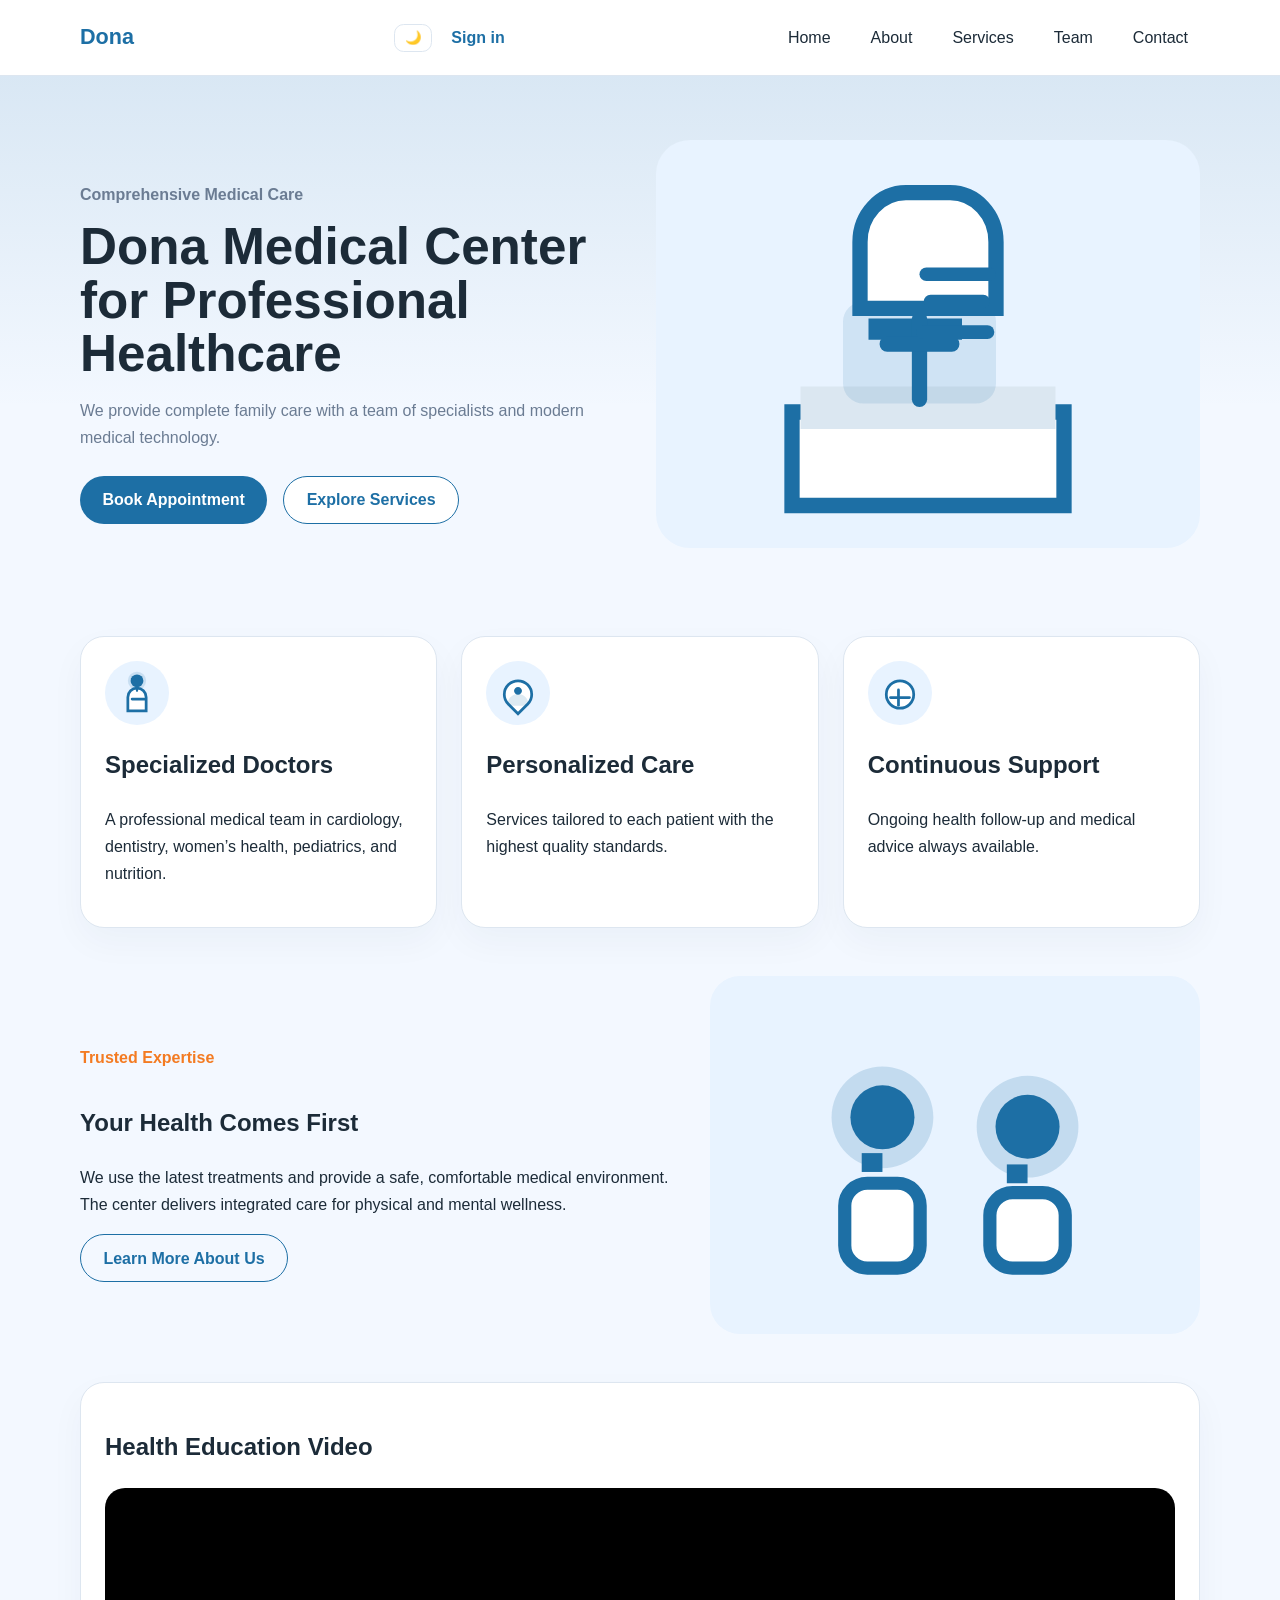
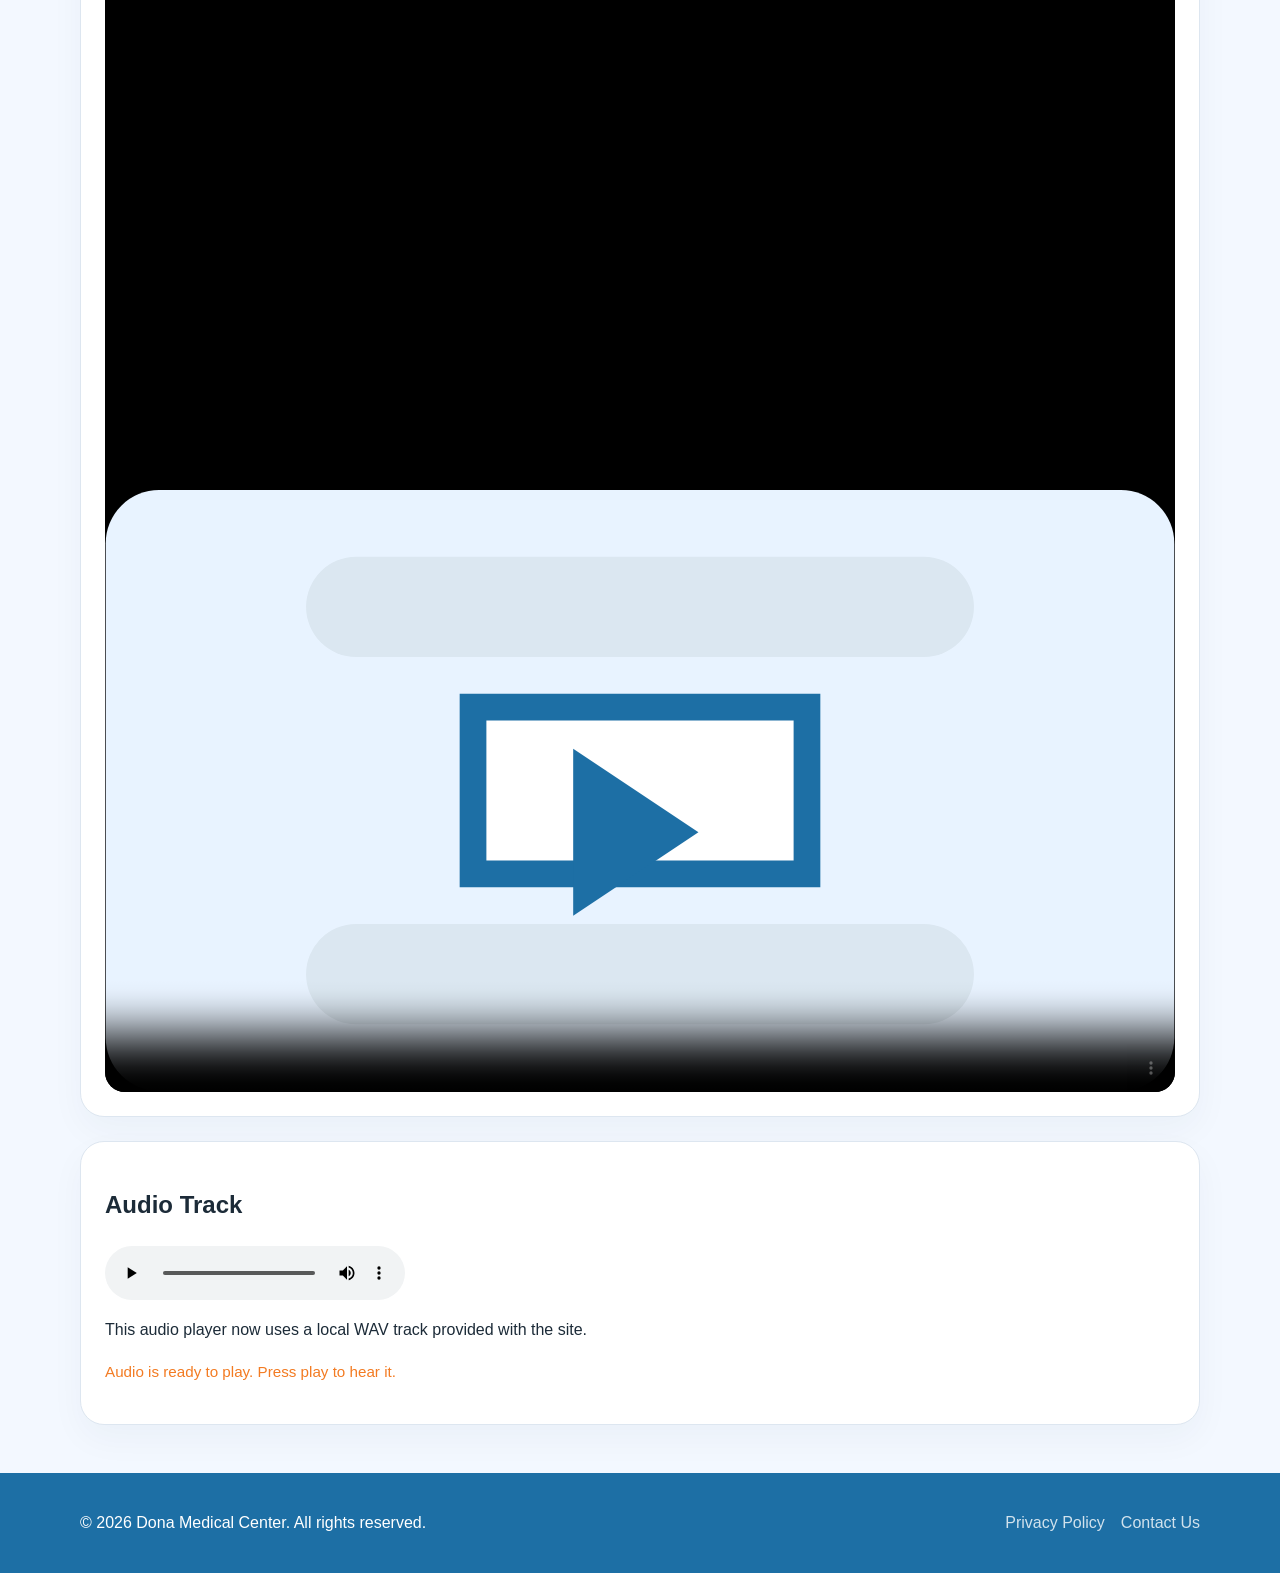
==== midical dona/index.html @ 8a4772b0 "Add files via upload" ====
<!DOCTYPE html>
<html lang="en" dir="ltr">
<head>
  <meta charset="UTF-8">
  <meta name="viewport" content="width=device-width, initial-scale=1.0">
  <title>Dona Medical Center</title>
  <link rel="stylesheet" href="styles.css">
</head>
<body>
  <header class="site-header">
    <div class="container header-inner">
      <a class="brand" href="index.html">Dona</a>
      <div class="header-actions">
        <button id="theme-toggle" aria-label="Toggle theme">🌙</button>
        <a class="auth-link" href="login.html">Sign in</a>
      </div>
      <button class="menu-toggle" aria-label="Menu">☰</button>
      <nav class="site-nav">
        <a href="index.html">Home</a>
        <a href="about.html">About</a>
        <a href="services.html">Services</a>
        <a href="doctors.html">Team</a>
        <a href="contact.html">Contact</a>
      </nav>
    </div>
  </header>

  <main>
    <section class="hero">
      <div class="container hero-content">
        <div>
          <p class="eyebrow">Comprehensive Medical Care</p>
          <h1>Dona Medical Center for Professional Healthcare</h1>
          <p>We provide complete family care with a team of specialists and modern medical technology.</p>
          <div class="hero-actions">
            <a class="button primary" href="contact.html">Book Appointment</a>
            <a class="button secondary" href="services.html">Explore Services</a>
          </div>
        </div>
        <div class="hero-media">
          <img src="assets/images/clinic.svg" alt="Medical clinic" loading="lazy">
        </div>
      </div>
    </section>

    <section class="features container">
      <article class="feature-card">
        <img src="assets/images/doctor.svg" alt="Doctor" loading="lazy">
        <h2>Specialized Doctors</h2>
        <p>A professional medical team in cardiology, dentistry, women’s health, pediatrics, and nutrition.</p>
      </article>
      <article class="feature-card">
        <img src="assets/images/caring.svg" alt="Care" loading="lazy">
        <h2>Personalized Care</h2>
        <p>Services tailored to each patient with the highest quality standards.</p>
      </article>
      <article class="feature-card">
        <img src="assets/images/support.svg" alt="Support" loading="lazy">
        <h2>Continuous Support</h2>
        <p>Ongoing health follow-up and medical advice always available.</p>
      </article>
    </section>

    <section class="about-preview container">
      <div class="about-text">
        <p class="eyebrow">Trusted Expertise</p>
        <h2>Your Health Comes First</h2>
        <p>We use the latest treatments and provide a safe, comfortable medical environment. The center delivers integrated care for physical and mental wellness.</p>
        <a class="button outline" href="about.html">Learn More About Us</a>
      </div>
      <div class="about-image">
        <img src="assets/images/team.svg" alt="Medical team" loading="lazy">
      </div>
    </section>

    <section class="media-section container">
      <div class="media-card">
        <h2>Health Education Video</h2>
        <div class="video-wrapper">
          <video id="health-video" controls poster="assets/images/video-poster.svg" preload="metadata" playsinline>
            <source id="health-video-source" data-orig-src="dona.mp4" src="dona.mp4" type="video/mp4">
            Your browser does not support the video tag.
          </video>
        </div>
      </div>
      <div class="media-card">
        <h2>Audio Track</h2>
        <audio id="health-audio" controls preload="metadata">
          <source id="health-audio-source-1" data-orig-src="dona-audio.wav" src="dona-audio.wav" type="audio/wav">
          <source id="health-audio-source-2" data-orig-src="dona.mp4" src="dona.mp4" type="audio/mp4">
          <source id="health-audio-source-3" data-orig-src="dona.mp4" src="dona.mp4" type="video/mp4">
          Your browser does not support audio playback.
        </audio>
        <p>This audio player now uses a local WAV track provided with the site.</p>
        <p class="media-note" id="media-note">If you do not hear audio, make sure your device volume is up and the browser is not muted.</p>
      </div>
    </section>
  </main>

  <footer class="site-footer">
    <div class="container footer-inner">
      <p>© 2026 Dona Medical Center. All rights reserved.</p>
      <div class="footer-links">
        <a href="privacy.html">Privacy Policy</a>
        <a href="contact.html">Contact Us</a>
      </div>
    </div>
  </footer>

  <script src="script.js"></script>
</body>
</html>
---- midical dona/styles.css ----
/* أسلوب عام للموقع الطبي */
:root {
  --primary: #1d6fa5;
  --secondary: #f37b22;
  --background: #f3f8ff;
  --surface: #ffffff;
  --text: #1c2b38;
  --muted: #6b7c93;
  --border: #dde6f0;
}

* {
  box-sizing: border-box;
}

html {
  scroll-behavior: smooth;
}

body {
  margin: 0;
  font-family: 'Segoe UI', Tahoma, Geneva, Verdana, sans-serif;
  color: var(--text);
  background: var(--background);
  line-height: 1.7;
}

img, video, audio {
  max-width: 100%;
  display: block;
}

a {
  text-decoration: none;
  color: inherit;
}

button, .button {
  border: none;
  cursor: pointer;
  font-family: inherit;
}

.container {
  width: min(1120px, calc(100% - 2rem));
  margin: 0 auto;
}

.site-header {
  background: rgba(255,255,255,0.96);
  border-bottom: 1px solid var(--border);
  position: sticky;
  top: 0;
  z-index: 10;
}

.header-actions {
  display: flex;
  gap: 0.5rem;
  align-items: center;
}

.auth-link {
  padding: 0.35rem 0.7rem;
  border-radius: 0.6rem;
  color: var(--primary);
  font-weight: 700;
}

#theme-toggle {
  background: transparent;
  border: 1px solid var(--border);
  padding: 0.35rem 0.6rem;
  border-radius: 0.6rem;
}

.header-inner {
  display: flex;
  align-items: center;
  justify-content: space-between;
  gap: 1rem;
  padding: 1rem 0;
}

.brand {
  font-weight: 800;
  font-size: 1.35rem;
  color: var(--primary);
}

.site-nav {
  display: flex;
  flex-wrap: wrap;
  align-items: center;
  gap: 1rem;
}

.site-nav a {
  color: var(--text);
  padding: 0.5rem 0.75rem;
  border-radius: 0.75rem;
  transition: background 0.2s ease;
}

.site-nav a:hover {
  background: rgba(29,111,165,0.1);
}

.menu-toggle {
  display: none;
  background: transparent;
  font-size: 1.5rem;
  line-height: 1;
  color: var(--primary);
}

.hero {
  padding: 4rem 0 2.5rem;
  background: linear-gradient(180deg, rgba(29,111,165,0.12), transparent 65%);
}

.hero-content {
  display: grid;
  grid-template-columns: 1fr 1fr;
  align-items: center;
  gap: 2rem;
}

.eyebrow {
  display: inline-block;
  margin-bottom: 0.75rem;
  color: var(--secondary);
  font-weight: 700;
}

.hero h1,
.page-hero h1,
.about-details h2,
.services-grid h2,
.team-grid h2,
.testimonials h2 {
  margin: 0;
}

.hero h1 {
  font-size: clamp(2rem, 4vw, 3.5rem);
  line-height: 1.05;
}

.hero p,
.page-hero p,
.about-details p,
.service-card p,
.team-card p,
.testimonial-card p {
  color: var(--muted);
}

.hero-actions {
  display: flex;
  flex-wrap: wrap;
  gap: 1rem;
  margin-top: 1.5rem;
}

.button {
  display: inline-flex;
  align-items: center;
  justify-content: center;
  min-height: 3rem;
  padding: 0 1.4rem;
  border-radius: 999px;
  font-weight: 700;
  transition: transform 0.2s ease, box-shadow 0.2s ease;
}

.button:hover {
  transform: translateY(-1px);
}

.primary {
  background: var(--primary);
  color: white;
}

.secondary {
  background: var(--surface);
  color: var(--primary);
  border: 1px solid var(--primary);
}

.outline {
  background: transparent;
  color: var(--primary);
  border: 1px solid var(--primary);
}

.features,
.about-details,
.services-grid,
.team-grid,
.contact-grid,
.media-section,
.timeline,
.testimonials {
  padding: 3rem 0;
}

.feature-card,
.service-card,
.team-card,
.testimonial-card,
.contact-card,
.media-card {
  background: var(--surface);
  border: 1px solid var(--border);
  border-radius: 1.5rem;
  padding: 1.5rem;
  box-shadow: 0 14px 35px rgba(18, 46, 74, 0.04);
}

.features {
  display: grid;
  grid-template-columns: repeat(3, minmax(0, 1fr));
  gap: 1.5rem;
}

.feature-card img,
.team-card img {
  width: 4rem;
  margin-bottom: 1rem;
}

.about-preview {
  display: grid;
  grid-template-columns: 1.1fr 0.9fr;
  gap: 2rem;
  align-items: center;
}

.about-image img {
  border-radius: 1.5rem;
}

.timeline h2,
.services-grid h2,
.team-grid h2,
.testimonials h2 {
  margin-bottom: 1.5rem;
}

.timeline-grid {
  display: grid;
  grid-template-columns: repeat(3, minmax(0, 1fr));
  gap: 1.5rem;
}

.timeline-grid article {
  padding: 1.2rem;
  border-radius: 1.5rem;
  border: 1px solid var(--border);
}

.timeline-grid span {
  display: inline-block;
  margin-bottom: 0.75rem;
  color: var(--secondary);
  font-weight: 700;
}

.services-grid {
  display: grid;
  grid-template-columns: repeat(3, minmax(0, 1fr));
  gap: 1.5rem;
}

.service-card h2,
.team-card h2 {
  margin-top: 0;
}

.team-grid {
  display: grid;
  grid-template-columns: repeat(3, minmax(0, 1fr));
  gap: 1.5rem;
}

.team-card {
  text-align: center;
}

.team-card img {
  margin-inline: auto;
  width: 5rem;
  height: 5rem;
}

.testimonials {
  display: grid;
  gap: 1.5rem;
}

.testimonial-card {
  padding: 1.5rem;
}

.media-section {
  display: grid;
  gap: 1.5rem;
}

.media-card {
  padding: 1.5rem;
}

.media-note {
  margin-top: 0.75rem;
  color: var(--secondary);
  font-size: 0.95rem;
}

.video-wrapper {
  position: relative;
  width: 100%;
  padding-top: 56.25%;
  overflow: hidden;
  border-radius: 1.25rem;
  background: #000;
}

.video-wrapper iframe {
  position: absolute;
  inset: 0;
  width: 100%;
  height: 100%;
  border: 0;
}

.page-hero {
  padding: 4rem 0 2rem;
}

.contact-grid {
  display: grid;
  grid-template-columns: 1.1fr 0.9fr;
  gap: 2rem;
}

.contact-info {
  display: grid;
  gap: 1rem;
}

.contact-form {
  display: grid;
  gap: 1rem;
}

.contact-form label {
  font-weight: 700;
}

.contact-form input,
.contact-form textarea {
  width: 100%;
  padding: 0.95rem 1rem;
  border: 1px solid var(--border);
  border-radius: 1rem;
  background: #f9fbff;
}

.site-footer {
  background: var(--primary);
  color: white;
}

.footer-inner {
  display: flex;
  justify-content: space-between;
  align-items: center;
  gap: 1rem;
  padding: 1.25rem 0;
}

.footer-links {
  display: flex;
  gap: 1rem;
}

.footer-links a {
  color: rgba(255,255,255,0.8);
}

@media (max-width: 900px) {
  .hero-content,
  .about-preview,
  .timeline-grid,
  .services-grid,
  .team-grid,
  .contact-grid {
    grid-template-columns: 1fr;
  }

  .site-nav {
    display: none;
    position: absolute;
    right: 1rem;
    top: 100%;
    background: white;
    border: 1px solid var(--border);
    border-radius: 1rem;
    padding: 1rem;
    width: calc(100% - 2rem);
    box-shadow: 0 20px 50px rgba(18,46,74,0.1);
  }

  .site-nav.open {
    display: flex;
    flex-direction: column;
    gap: 0.75rem;
  }

  .menu-toggle {
    display: inline-flex;
  }
}

@media (max-width: 600px) {
  .header-inner {
    flex-wrap: wrap;
  }

  .hero {
    padding-top: 3rem;
  }

  .site-footer {
    text-align: center;
  }

  .footer-inner {
    flex-direction: column;
  }
}

/* Dark theme */
:root[data-theme='dark'] {
  --primary: #6cc0ff;
  --secondary: #ffb86b;
  --background: #071428;
  --surface: #0b2030;
  --text: #e6f6ff;
  --muted: #98b3c8;
  --border: rgba(255,255,255,0.06);
}

:root[data-theme='dark'] .site-footer {
  background: #021722;
}
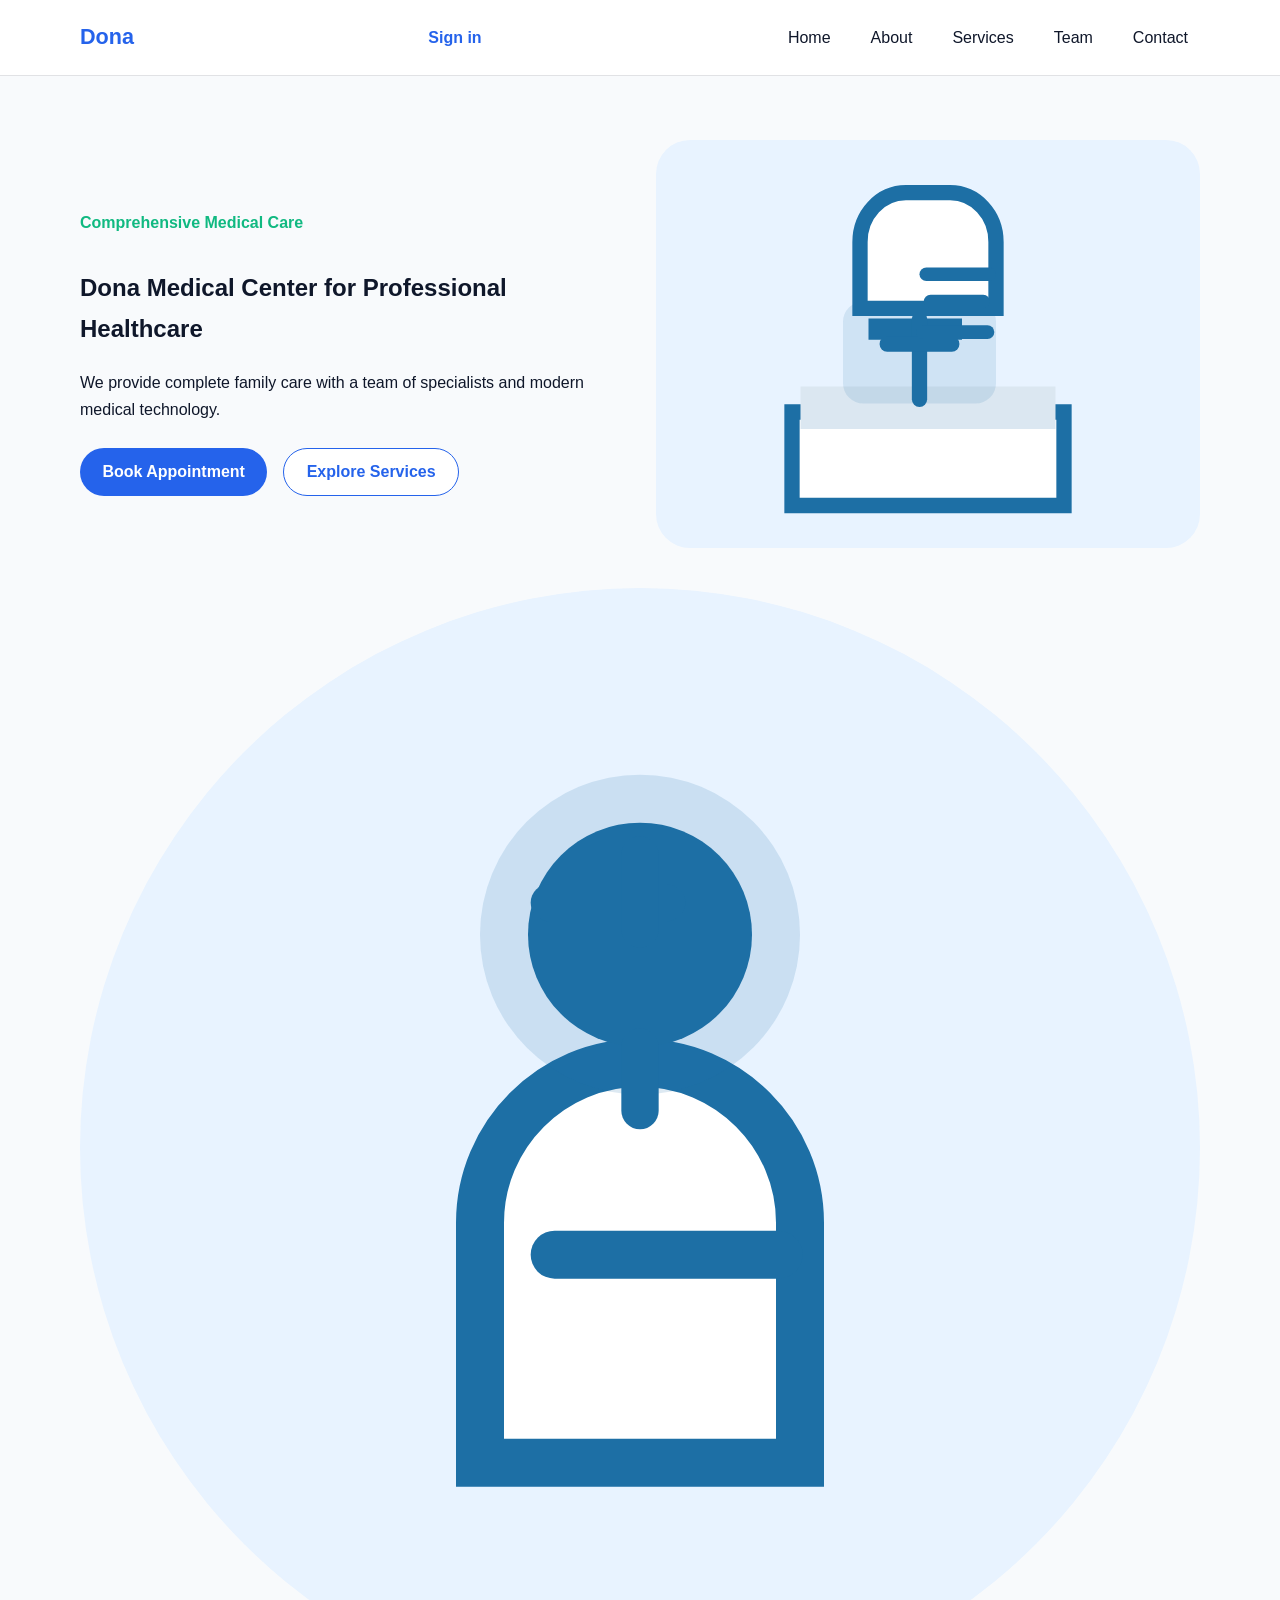
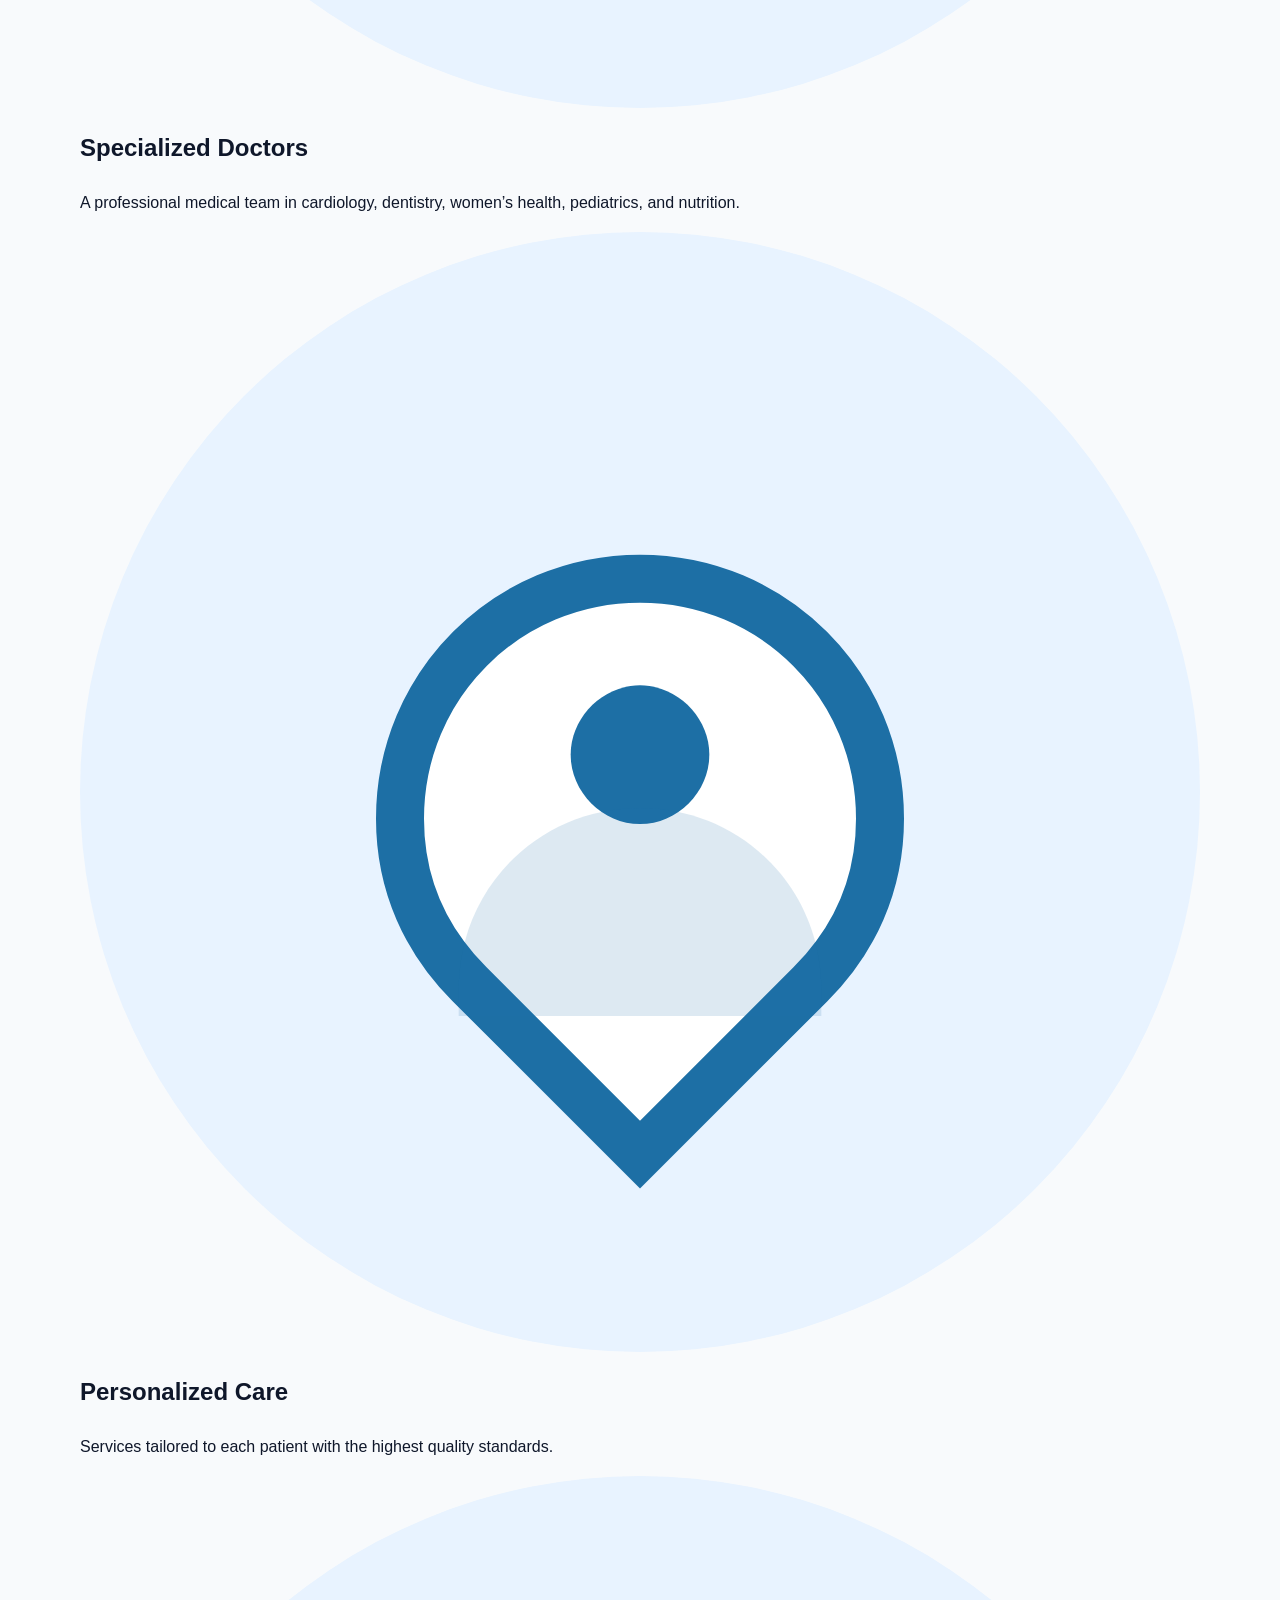
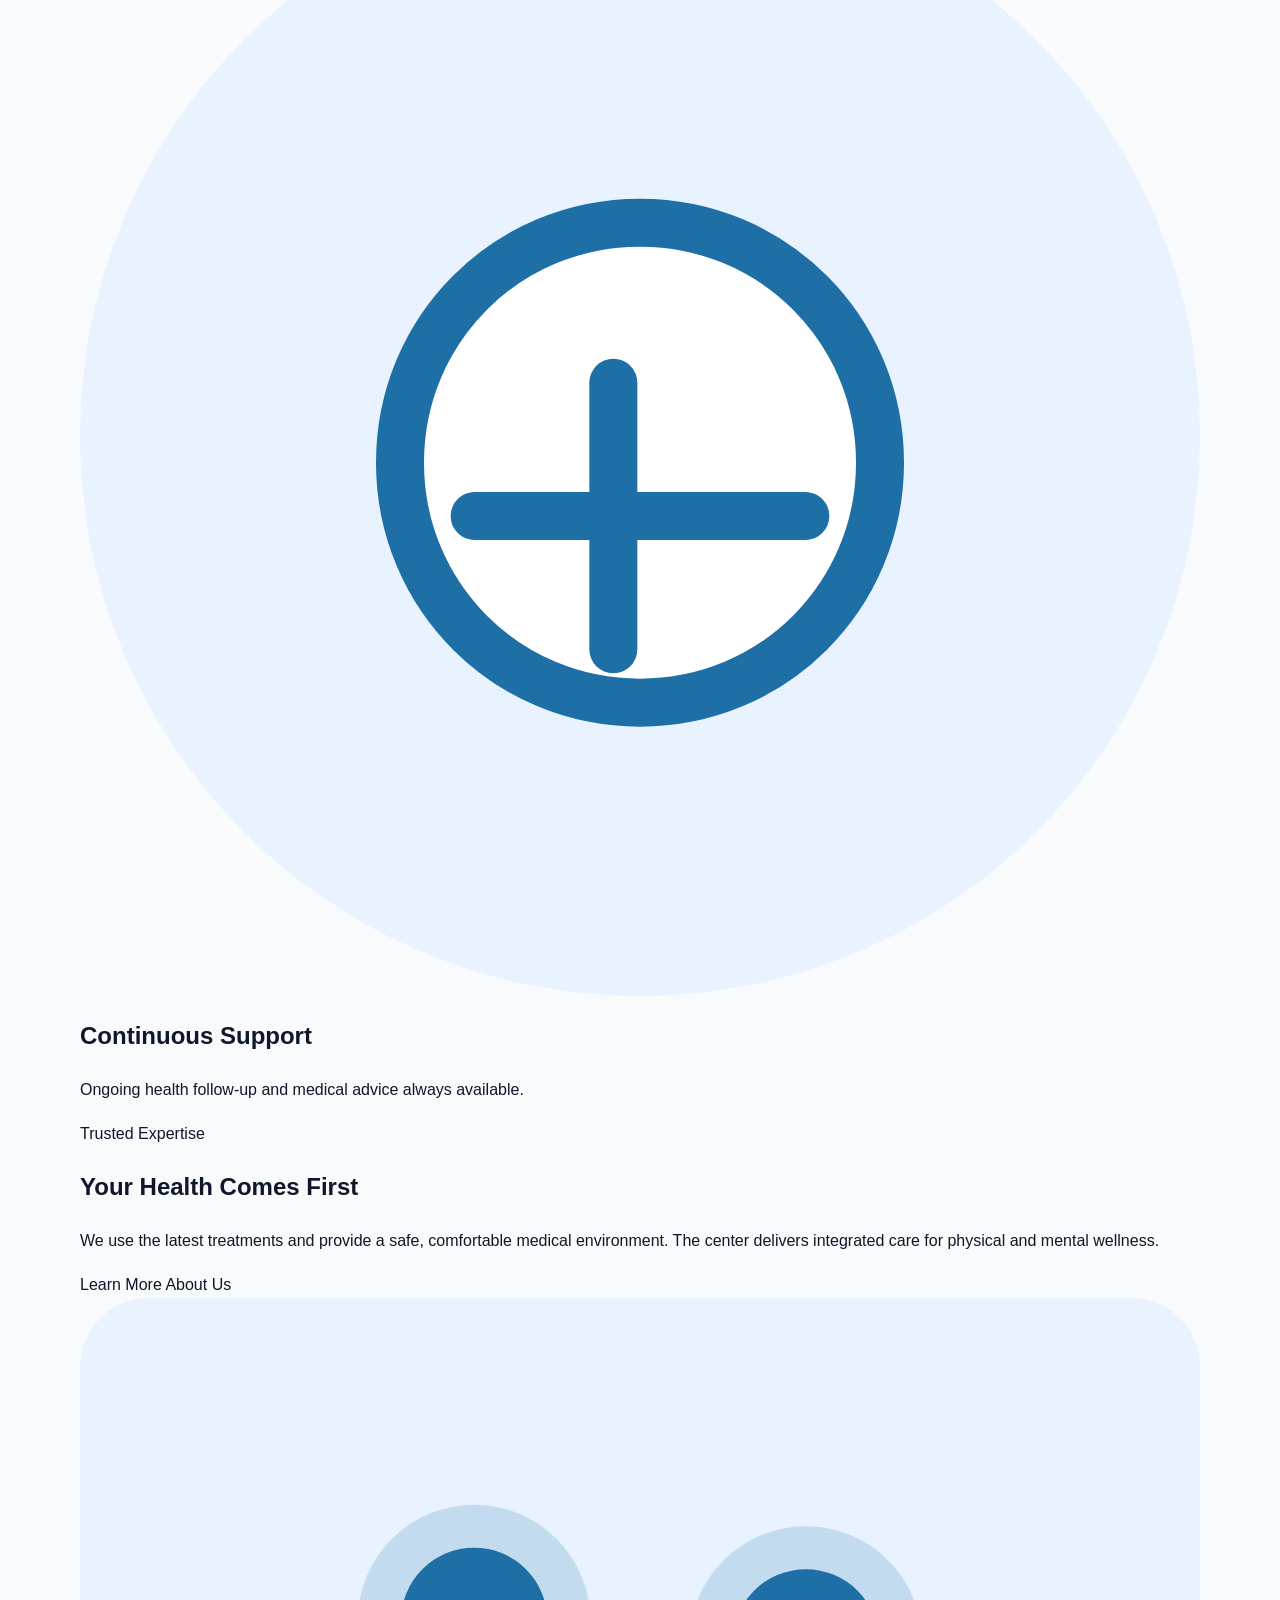
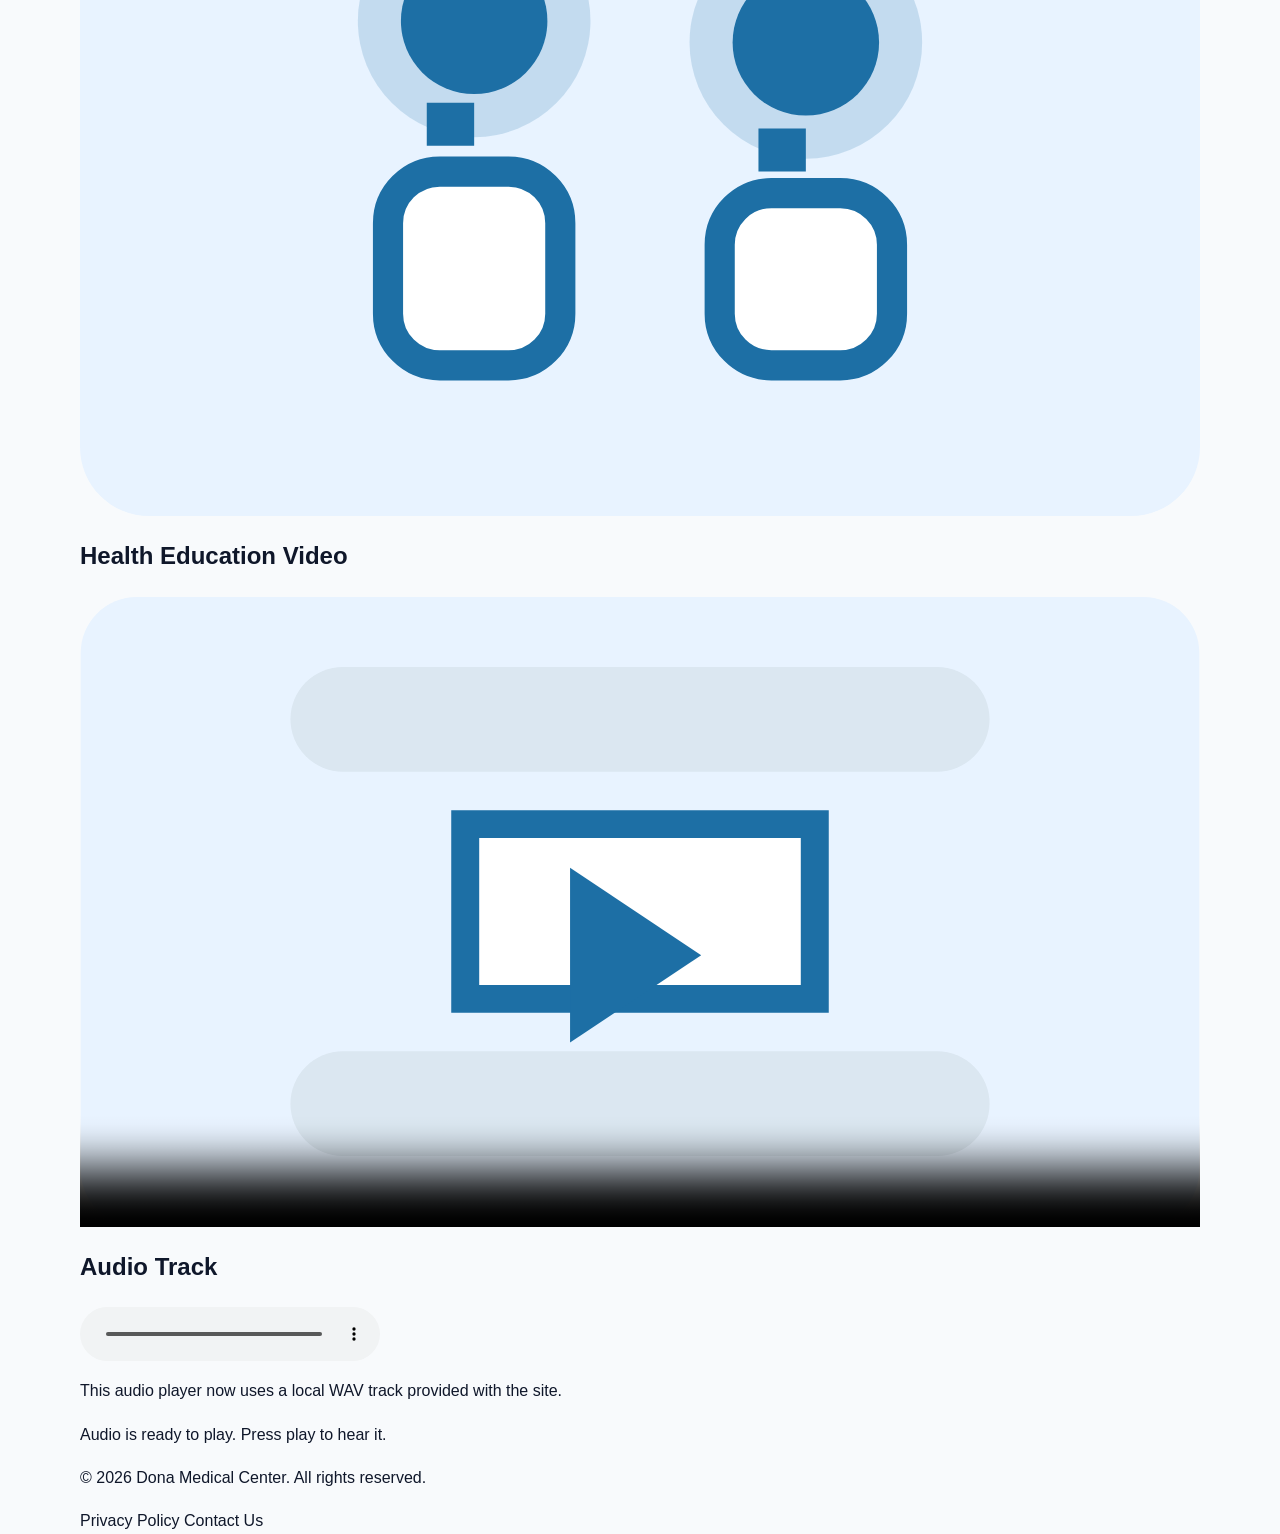
==== commit 9a75e9f6: "Add files via upload" ====
--- a/midical dona/index.html
+++ b/midical dona/index.html
@@ -11,7 +11,6 @@
     <div class="container header-inner">
       <a class="brand" href="index.html">Dona</a>
       <div class="header-actions">
-        <button id="theme-toggle" aria-label="Toggle theme">🌙</button>
         <a class="auth-link" href="login.html">Sign in</a>
       </div>
       <button class="menu-toggle" aria-label="Menu">☰</button>
--- a/midical dona/styles.css
+++ b/midical dona/styles.css
@@ -1,12 +1,12 @@
 /* أسلوب عام للموقع الطبي */
 :root {
-  --primary: #1d6fa5;
-  --secondary: #f37b22;
-  --background: #f3f8ff;
+  --primary: #2563eb;
+  --secondary: #10b981;
+  --background: #f8fafc;
   --surface: #ffffff;
-  --text: #1c2b38;
-  --muted: #6b7c93;
-  --border: #dde6f0;
+  --text: #0f172a;
+  --muted: #64748b;
+  --border: rgba(15, 23, 42, 0.12);
 }
 
 * {
@@ -67,12 +67,6 @@
   font-weight: 700;
 }
 
-#theme-toggle {
-  background: transparent;
-  border: 1px solid var(--border);
-  padding: 0.35rem 0.6rem;
-  border-radius: 0.6rem;
-}
 
 .header-inner {
   display: flex;
@@ -116,9 +110,7 @@
 
 .hero {
   padding: 4rem 0 2.5rem;
-  background: linear-gradient(180deg, rgba(29,111,165,0.12), transparent 65%);
-}
-
+  background: var(--background);
 .hero-content {
   display: grid;
   grid-template-columns: 1fr 1fr;
@@ -214,9 +206,9 @@
 .media-card {
   background: var(--surface);
   border: 1px solid var(--border);
-  border-radius: 1.5rem;
+  border-radius: 1rem;
   padding: 1.5rem;
-  box-shadow: 0 14px 35px rgba(18, 46, 74, 0.04);
+  box-shadow: 0 8px 20px rgba(38, 50, 56, 0.06);
 }
 
 .features {
@@ -443,17 +435,3 @@
   }
 }
 
-/* Dark theme */
-:root[data-theme='dark'] {
-  --primary: #6cc0ff;
-  --secondary: #ffb86b;
-  --background: #071428;
-  --surface: #0b2030;
-  --text: #e6f6ff;
-  --muted: #98b3c8;
-  --border: rgba(255,255,255,0.06);
-}
-
-:root[data-theme='dark'] .site-footer {
-  background: #021722;
-}
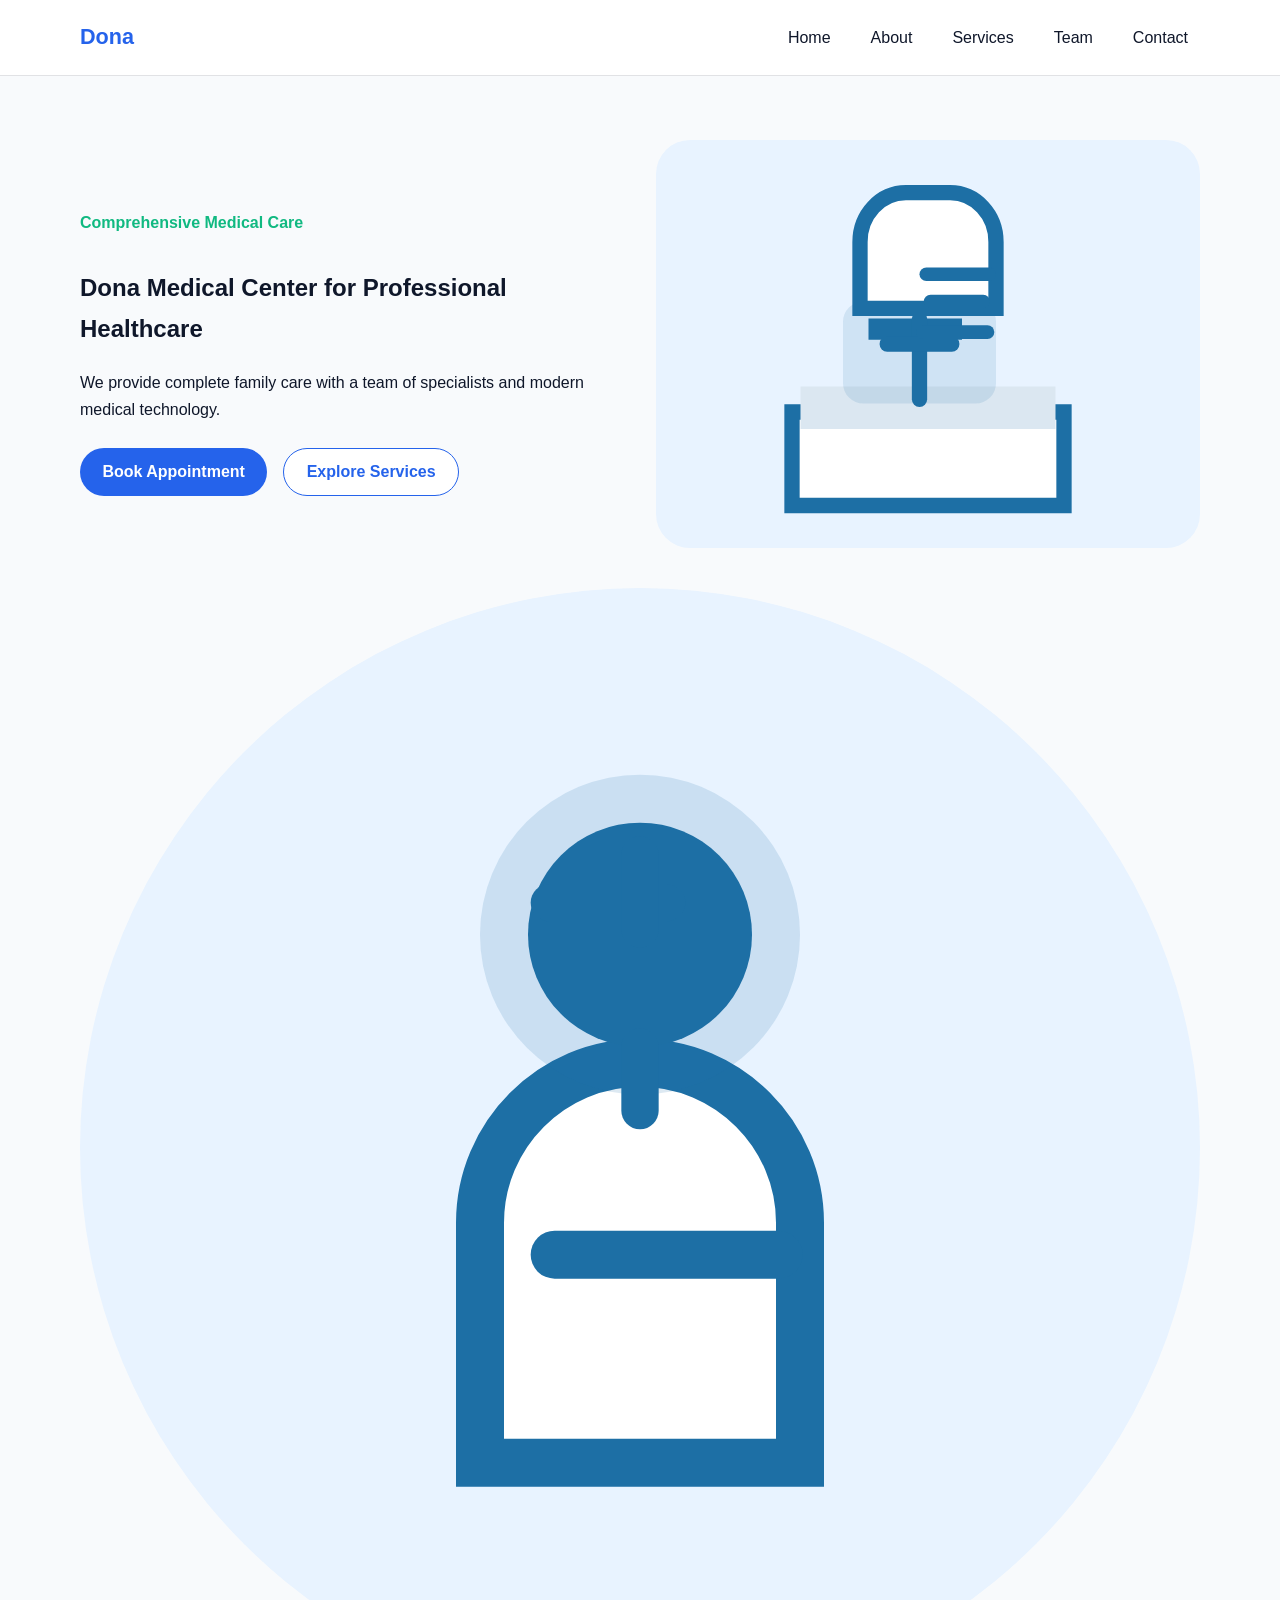
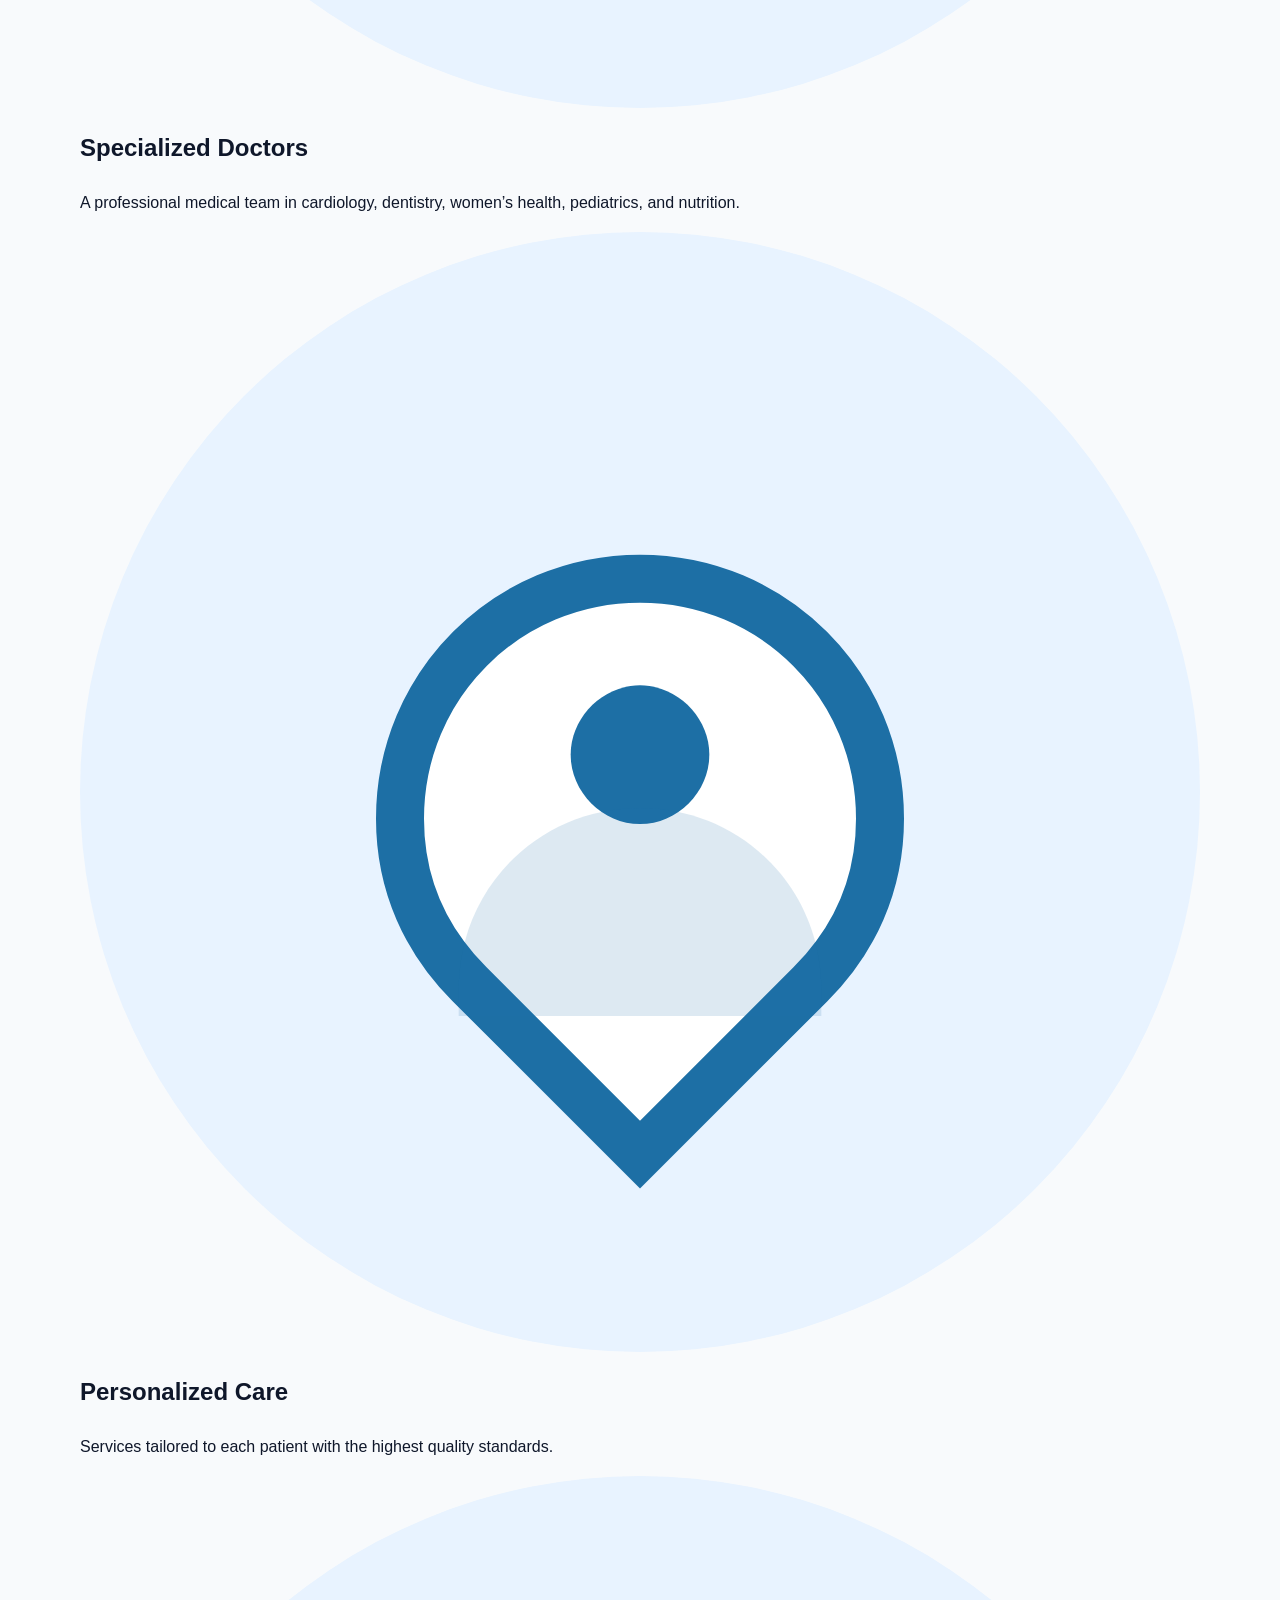
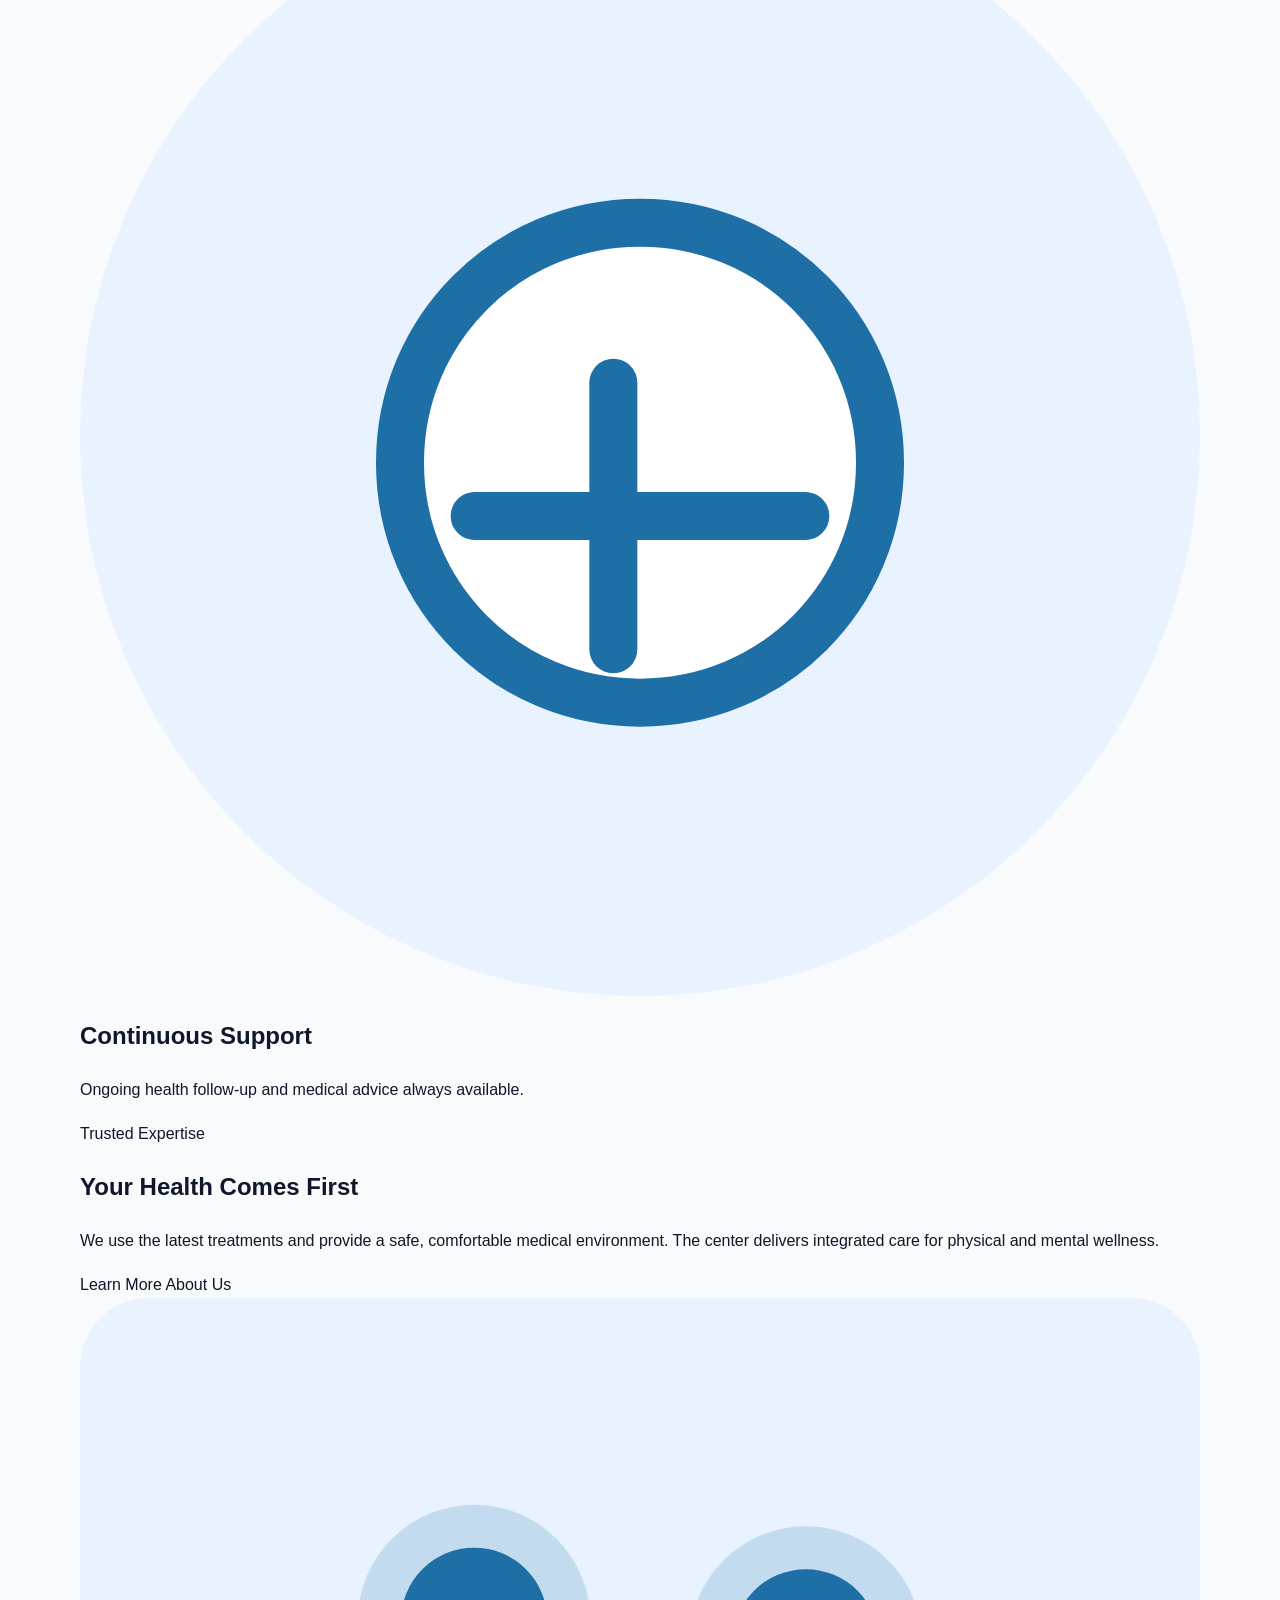
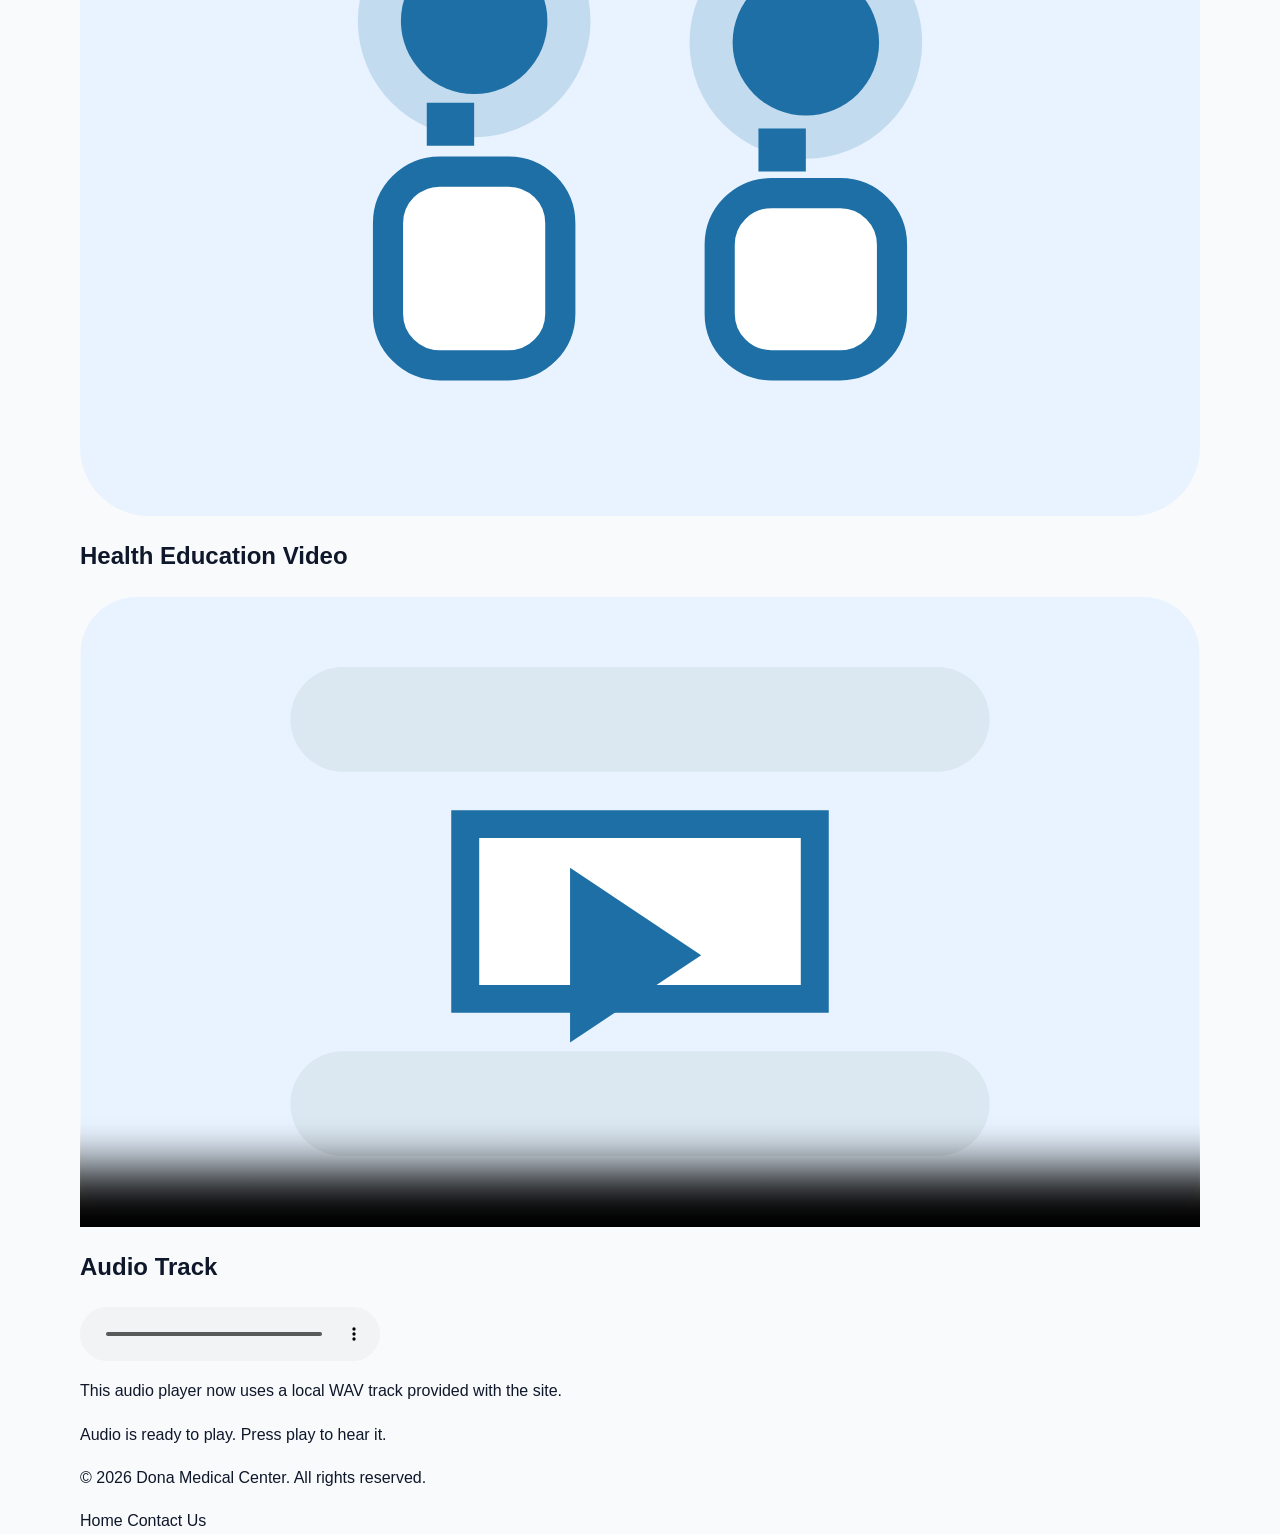
==== commit 7caccbe6: "Add files via upload" ====
--- a/midical dona/index.html
+++ b/midical dona/index.html
@@ -10,15 +10,13 @@
   <header class="site-header">
     <div class="container header-inner">
       <a class="brand" href="index.html">Dona</a>
-      <div class="header-actions">
-        <a class="auth-link" href="login.html">Sign in</a>
-      </div>
+      
       <button class="menu-toggle" aria-label="Menu">☰</button>
       <nav class="site-nav">
         <a href="index.html">Home</a>
         <a href="about.html">About</a>
         <a href="services.html">Services</a>
-        <a href="doctors.html">Team</a>
+        <a href="team.html">Team</a>
         <a href="contact.html">Contact</a>
       </nav>
     </div>
@@ -100,7 +98,7 @@
     <div class="container footer-inner">
       <p>© 2026 Dona Medical Center. All rights reserved.</p>
       <div class="footer-links">
-        <a href="privacy.html">Privacy Policy</a>
+        <a href="index.html">Home</a>
         <a href="contact.html">Contact Us</a>
       </div>
     </div>
